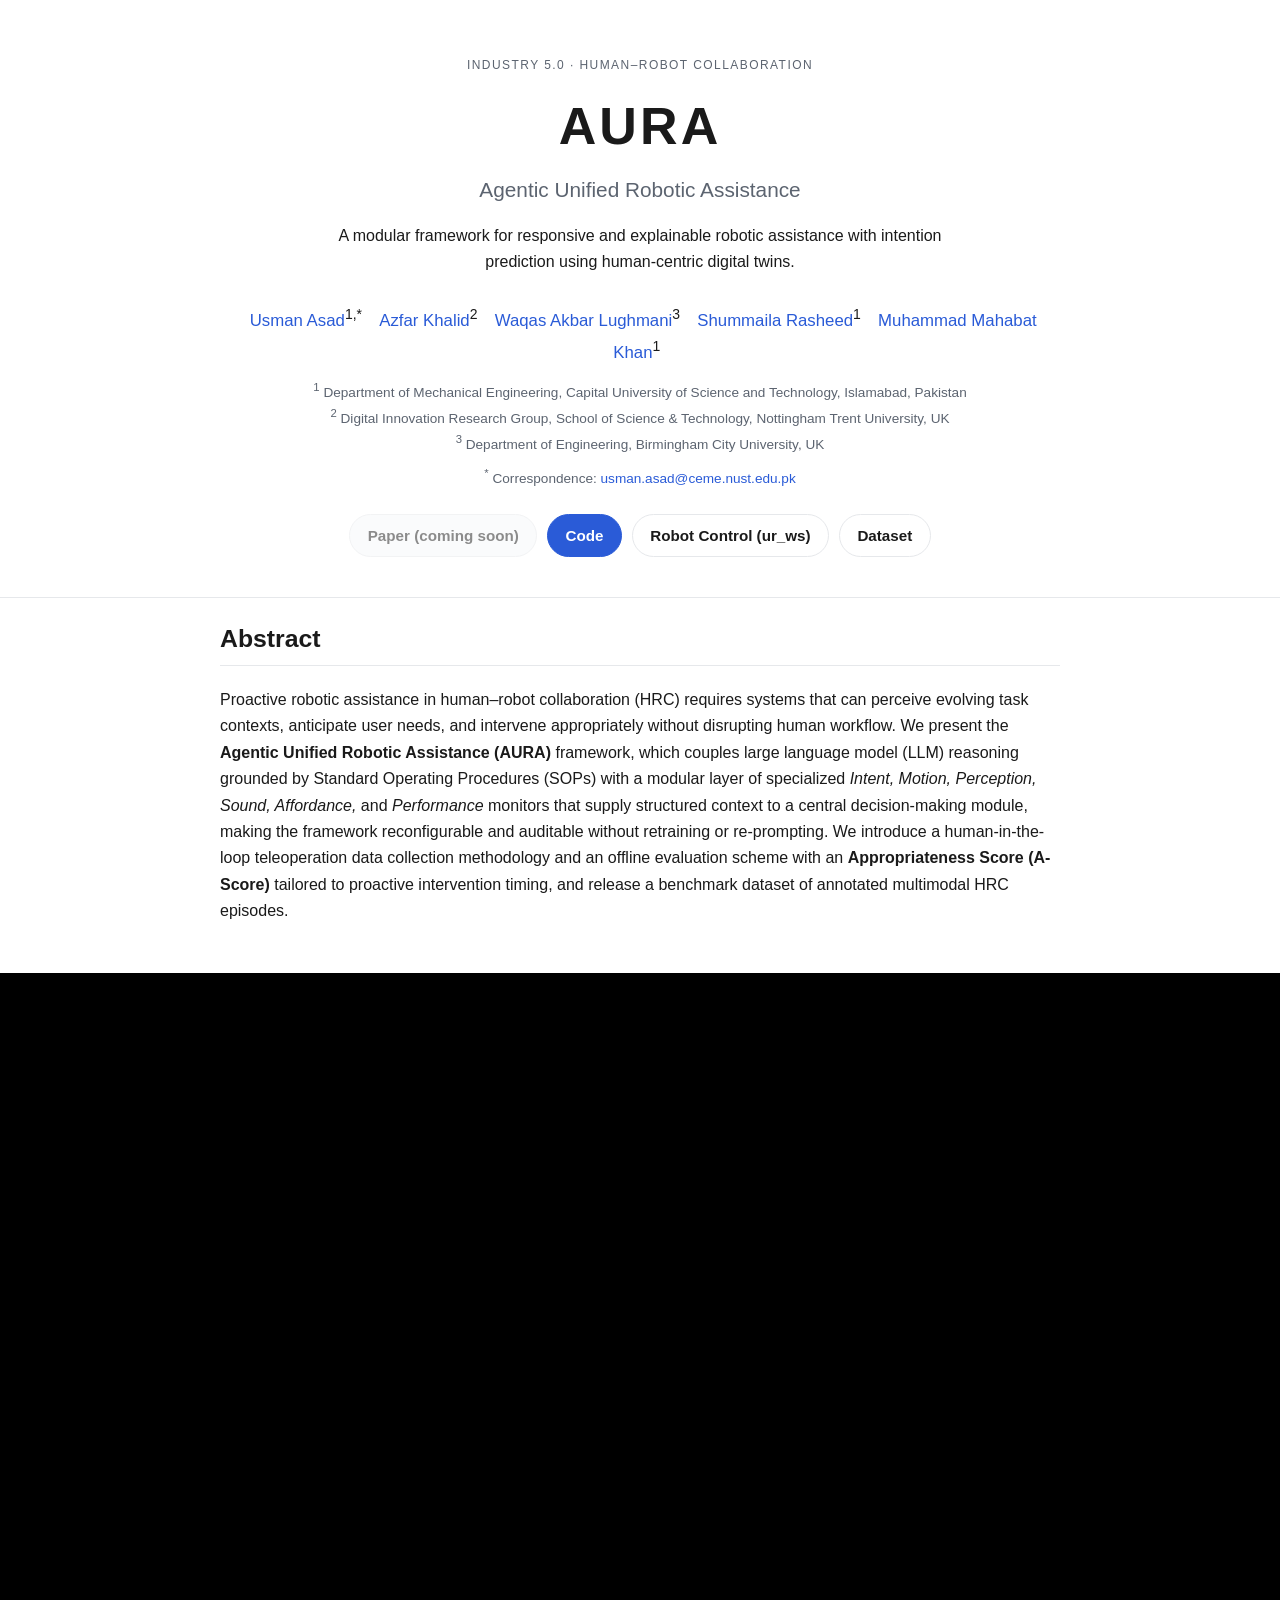
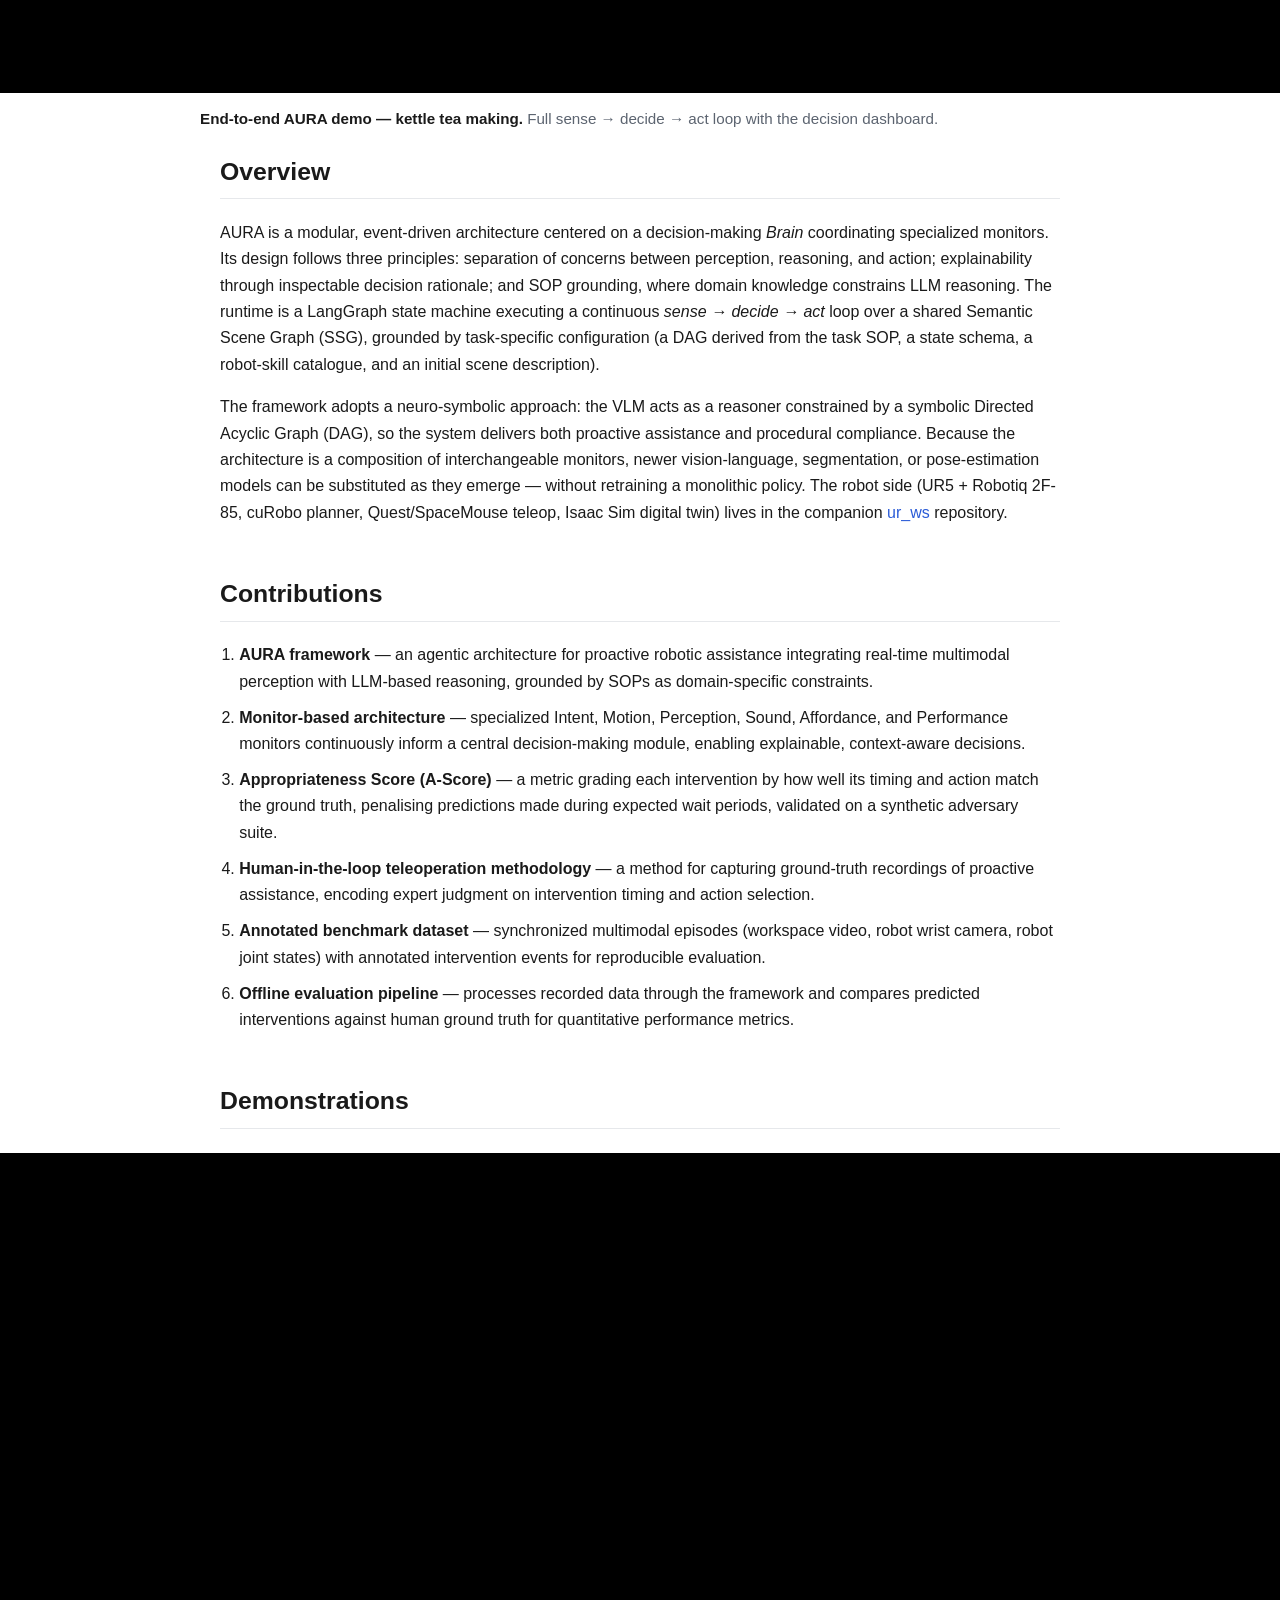
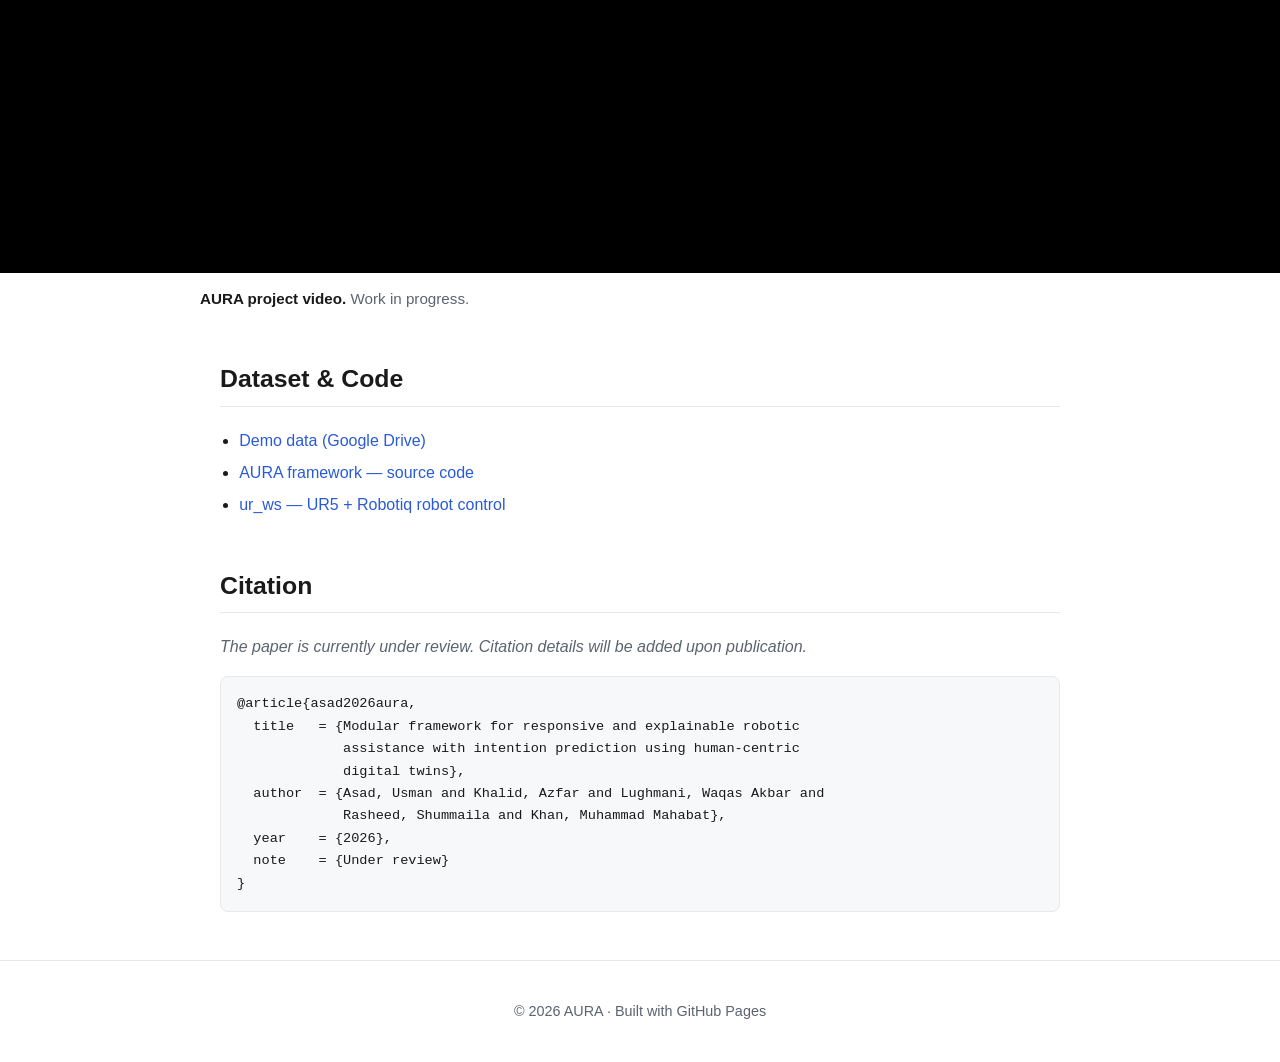
==== docs/index.html @ 23d52a1b "Add GitHub Pages project website - docs/ site: hero with authors/affiliations, abstract, overview,  " ====
<!DOCTYPE html>
<html lang="en">
<head>
  <meta charset="utf-8" />
  <meta name="viewport" content="width=device-width, initial-scale=1" />
  <title>AURA — Agentic Unified Robotic Assistance</title>
  <meta name="description" content="AURA: a modular framework for responsive and explainable robotic assistance with intention prediction using human-centric digital twins (Asad et al., 2026)." />
  <link rel="stylesheet" href="assets/style.css" />
</head>
<body>
  <header class="hero">
    <div class="container">
      <p class="venue">Industry 5.0 &middot; Human–Robot Collaboration</p>
      <h1>AURA</h1>
      <p class="subtitle">Agentic Unified Robotic Assistance</p>
      <p class="tagline">
        A modular framework for responsive and explainable robotic assistance
        with intention prediction using human-centric digital twins.
      </p>

      <ol class="authors">
        <li><a href="https://orcid.org/0000-0003-0640-8026">Usman Asad</a><sup>1,*</sup></li>
        <li><a href="https://orcid.org/0000-0001-5270-6599">Azfar Khalid</a><sup>2</sup></li>
        <li><a href="https://orcid.org/0000-0003-2989-1559">Waqas Akbar Lughmani</a><sup>3</sup></li>
        <li><a href="https://orcid.org/0000-0003-4381-7435">Shummaila Rasheed</a><sup>1</sup></li>
        <li><a href="https://orcid.org/0000-0001-7974-4472">Muhammad Mahabat Khan</a><sup>1</sup></li>
      </ol>

      <ol class="affiliations">
        <li><sup>1</sup> Department of Mechanical Engineering, Capital University of Science and Technology, Islamabad, Pakistan</li>
        <li><sup>2</sup> Digital Innovation Research Group, School of Science &amp; Technology, Nottingham Trent University, UK</li>
        <li><sup>3</sup> Department of Engineering, Birmingham City University, UK</li>
      </ol>
      <p class="corr"><sup>*</sup> Correspondence: <a href="mailto:usman.asad@ceme.nust.edu.pk">usman.asad@ceme.nust.edu.pk</a></p>

      <nav class="links">
        <span class="btn" aria-disabled="true" title="Available after publication">Paper (coming soon)</span>
        <a class="btn primary" href="https://github.com/usmanasad88/aura">Code</a>
        <a class="btn" href="https://github.com/usmanasad88/ur5-robotiq-ros2-control">Robot Control (ur_ws)</a>
        <a class="btn" href="https://drive.google.com/drive/folders/1baUVBFkgLUW8HMS8z6C7hPzUAPxtRd_U">Dataset</a>
      </nav>
    </div>
  </header>

  <main class="container">
    <section id="abstract">
      <h2>Abstract</h2>
      <p>
        Proactive robotic assistance in human–robot collaboration (HRC) requires systems
        that can perceive evolving task contexts, anticipate user needs, and intervene
        appropriately without disrupting human workflow. We present the
        <strong>Agentic Unified Robotic Assistance (AURA)</strong> framework, which couples
        large language model (LLM) reasoning grounded by Standard Operating Procedures (SOPs)
        with a modular layer of specialized <em>Intent, Motion, Perception, Sound, Affordance,</em>
        and <em>Performance</em> monitors that supply structured context to a central
        decision-making module, making the framework reconfigurable and auditable without
        retraining or re-prompting. We introduce a human-in-the-loop teleoperation data
        collection methodology and an offline evaluation scheme with an
        <strong>Appropriateness Score (A-Score)</strong> tailored to proactive intervention
        timing, and release a benchmark dataset of annotated multimodal HRC episodes.
      </p>
    </section>

    <!-- Featured demonstration video (full width) -->
    <figure class="video-feature">
      <div class="video-embed">
        <iframe
          src="https://www.youtube.com/embed/NroK_4Eba-4"
          title="End-to-end AURA demo — kettle tea making"
          allow="accelerometer; autoplay; clipboard-write; encrypted-media; gyroscope; picture-in-picture; web-share"
          referrerpolicy="strict-origin-when-cross-origin"
          allowfullscreen></iframe>
      </div>
      <figcaption>
        <strong>End-to-end AURA demo — kettle tea making.</strong>
        Full sense&nbsp;→&nbsp;decide&nbsp;→&nbsp;act loop with the decision dashboard.
      </figcaption>
    </figure>

    <section id="overview">
      <h2>Overview</h2>
      <p>
        AURA is a modular, event-driven architecture centered on a decision-making
        <em>Brain</em> coordinating specialized monitors. Its design follows three principles:
        separation of concerns between perception, reasoning, and action; explainability
        through inspectable decision rationale; and SOP grounding, where domain knowledge
        constrains LLM reasoning. The runtime is a LangGraph state machine executing a
        continuous <em>sense&nbsp;→&nbsp;decide&nbsp;→&nbsp;act</em> loop over a shared
        Semantic Scene Graph (SSG), grounded by task-specific configuration (a DAG derived from
        the task SOP, a state schema, a robot-skill catalogue, and an initial scene description).
      </p>
      <p>
        The framework adopts a neuro-symbolic approach: the VLM acts as a reasoner constrained
        by a symbolic Directed Acyclic Graph (DAG), so the system delivers both proactive
        assistance and procedural compliance. Because the architecture is a composition of
        interchangeable monitors, newer vision-language, segmentation, or pose-estimation models
        can be substituted as they emerge — without retraining a monolithic policy. The robot
        side (UR5 + Robotiq 2F-85, cuRobo planner, Quest/SpaceMouse teleop, Isaac Sim digital
        twin) lives in the companion
        <a href="https://github.com/usmanasad88/ur5-robotiq-ros2-control">ur_ws</a> repository.
      </p>
    </section>

    <section id="contributions">
      <h2>Contributions</h2>
      <ol class="contrib">
        <li><strong>AURA framework</strong> — an agentic architecture for proactive robotic
          assistance integrating real-time multimodal perception with LLM-based reasoning,
          grounded by SOPs as domain-specific constraints.</li>
        <li><strong>Monitor-based architecture</strong> — specialized Intent, Motion, Perception,
          Sound, Affordance, and Performance monitors continuously inform a central
          decision-making module, enabling explainable, context-aware decisions.</li>
        <li><strong>Appropriateness Score (A-Score)</strong> — a metric grading each intervention
          by how well its timing and action match the ground truth, penalising predictions made
          during expected wait periods, validated on a synthetic adversary suite.</li>
        <li><strong>Human-in-the-loop teleoperation methodology</strong> — a method for capturing
          ground-truth recordings of proactive assistance, encoding expert judgment on
          intervention timing and action selection.</li>
        <li><strong>Annotated benchmark dataset</strong> — synchronized multimodal episodes
          (workspace video, robot wrist camera, robot joint states) with annotated intervention
          events for reproducible evaluation.</li>
        <li><strong>Offline evaluation pipeline</strong> — processes recorded data through the
          framework and compares predicted interventions against human ground truth for
          quantitative performance metrics.</li>
      </ol>
    </section>

    <!-- ================= VIDEO DEMONSTRATIONS ================= -->
    <section id="demos">
      <h2>Demonstrations</h2>

      <!-- Single full-width project video (work in progress) -->
      <figure class="video-feature">
        <div class="video-embed">
          <iframe
            src="https://www.youtube.com/embed/D0YveJULEP4"
            title="AURA project video"
            allow="accelerometer; autoplay; clipboard-write; encrypted-media; gyroscope; picture-in-picture; web-share"
            referrerpolicy="strict-origin-when-cross-origin"
            allowfullscreen></iframe>
        </div>
        <figcaption>
          <strong>AURA project video.</strong> Work in progress.
        </figcaption>
      </figure>
    </section>

    <section id="dataset">
      <h2>Dataset &amp; Code</h2>
      <ul class="link-list">
        <li><a href="https://drive.google.com/drive/folders/1baUVBFkgLUW8HMS8z6C7hPzUAPxtRd_U">Demo data (Google Drive)</a></li>
        <li><a href="https://github.com/usmanasad88/aura">AURA framework — source code</a></li>
        <li><a href="https://github.com/usmanasad88/ur5-robotiq-ros2-control">ur_ws — UR5 + Robotiq robot control</a></li>
      </ul>
    </section>

    <section id="bibtex">
      <h2>Citation</h2>
      <p class="placeholder">The paper is currently under review. Citation details will be added upon publication.</p>
      <pre><code>@article{asad2026aura,
  title   = {Modular framework for responsive and explainable robotic
             assistance with intention prediction using human-centric
             digital twins},
  author  = {Asad, Usman and Khalid, Azfar and Lughmani, Waqas Akbar and
             Rasheed, Shummaila and Khan, Muhammad Mahabat},
  year    = {2026},
  note    = {Under review}
}</code></pre>
    </section>
  </main>

  <footer>
    <div class="container">
      <p>&copy; 2026 AURA &middot; Built with GitHub Pages</p>
    </div>
  </footer>
</body>
</html>
---- docs/assets/style.css ----
:root {
  --fg: #1a1a1a;
  --muted: #5c6470;
  --bg: #ffffff;
  --soft: #f6f8fa;
  --accent: #2a5bd7;
  --border: #e6e8eb;
  --max-width: 880px;
}

* { box-sizing: border-box; }

html { scroll-behavior: smooth; }

body {
  margin: 0;
  font-family: -apple-system, BlinkMacSystemFont, "Segoe UI", Roboto, Helvetica, Arial, sans-serif;
  color: var(--fg);
  background: var(--bg);
  line-height: 1.65;
  overflow-x: hidden;
}

a { color: var(--accent); text-decoration: none; }
a:hover { text-decoration: underline; }

.container {
  max-width: var(--max-width);
  margin: 0 auto;
  padding: 0 1.25rem;
}

/* ---------- Hero ---------- */
.hero {
  text-align: center;
  padding: 3.5rem 0 2.5rem;
  border-bottom: 1px solid var(--border);
}

.venue {
  text-transform: uppercase;
  letter-spacing: 0.12em;
  font-size: 0.75rem;
  color: var(--muted);
  margin: 0 0 0.5rem;
}

.hero h1 {
  font-size: 3.25rem;
  letter-spacing: 0.06em;
  margin: 0;
}

.subtitle {
  font-size: 1.3rem;
  color: var(--muted);
  margin: 0.2rem 0 1rem;
}

.tagline {
  max-width: 660px;
  margin: 0 auto 1.75rem;
}

.authors, .affiliations {
  list-style: none;
  padding: 0;
  margin: 0.5rem 0;
}

.authors li {
  display: inline;
  margin: 0 0.4rem;
  font-size: 1.05rem;
}

.affiliations {
  font-size: 0.85rem;
  color: var(--muted);
  margin-top: 0.75rem;
}
.affiliations li { display: block; }

.corr { font-size: 0.85rem; color: var(--muted); margin: 0.5rem 0 1.5rem; }

/* ---------- Buttons ---------- */
.links {
  display: flex;
  gap: 0.6rem;
  justify-content: center;
  flex-wrap: wrap;
}

.btn {
  display: inline-block;
  padding: 0.5rem 1.1rem;
  border: 1px solid var(--border);
  border-radius: 999px;
  color: var(--fg);
  font-weight: 600;
  font-size: 0.95rem;
  transition: background 0.15s ease, color 0.15s ease, border-color 0.15s ease;
}

.btn:hover { background: var(--accent); color: #fff; border-color: var(--accent); text-decoration: none; }
.btn.primary { background: var(--accent); color: #fff; border-color: var(--accent); }
.btn.primary:hover { background: #1f49b0; }

.btn[aria-disabled="true"] {
  opacity: 0.5;
  cursor: not-allowed;
  background: var(--soft);
}

/* ---------- Main ---------- */
main { padding: 2.5rem 0 4rem; }

section { margin-bottom: 3rem; }

h2 {
  font-size: 1.55rem;
  border-bottom: 1px solid var(--border);
  padding-bottom: 0.35rem;
}

.section-intro { color: var(--muted); }

ol.contrib { padding-left: 1.2rem; }
ol.contrib li { margin-bottom: 0.6rem; }

.link-list { padding-left: 1.2rem; }
.link-list li { margin-bottom: 0.35rem; }

.placeholder { color: var(--muted); font-style: italic; }

/* ---------- Featured video (full page width) ---------- */
.video-feature {
  position: relative;
  width: 100vw;
  margin-left: calc(50% - 50vw);
  margin-right: calc(50% - 50vw);
  margin-top: 1.5rem;
  margin-bottom: 0;
}

.video-embed {
  position: relative;
  width: 100%;
  aspect-ratio: 16 / 9;
  background: #000;
  overflow: hidden;
}
.video-embed iframe {
  position: absolute;
  inset: 0;
  width: 100%;
  height: 100%;
  border: 0;
}

.video-feature figcaption {
  max-width: var(--max-width);
  margin: 0.85rem auto 0;
  font-size: 0.95rem;
  color: var(--muted);
}
.video-feature figcaption strong { color: var(--fg); }

/* ---------- Video grid ---------- */
.video-grid {
  display: grid;
  grid-template-columns: repeat(2, 1fr);
  gap: 1.5rem;
  margin-top: 1.25rem;
}

@media (max-width: 640px) {
  .video-grid { grid-template-columns: 1fr; }
  .hero h1 { font-size: 2.5rem; }
}

.video-card {
  margin: 0;
  border: 1px solid var(--border);
  border-radius: 10px;
  overflow: hidden;
  background: var(--bg);
}

.video-card video,
.video-card iframe,
.video-placeholder {
  display: block;
  width: 100%;
  aspect-ratio: 16 / 9;
  border: 0;
  background: #000;
}

.video-placeholder {
  display: flex;
  flex-direction: column;
  align-items: center;
  justify-content: center;
  background: linear-gradient(135deg, #20242b, #11141a);
  color: #c8ccd4;
}
.video-placeholder span { font-size: 2.5rem; opacity: 0.6; }
.video-placeholder p { margin: 0.4rem 0 0; font-size: 0.85rem; letter-spacing: 0.04em; }

.video-card figcaption {
  padding: 0.85rem 1rem 1rem;
  font-size: 0.9rem;
  line-height: 1.5;
  color: var(--muted);
}
.video-card figcaption strong { color: var(--fg); }

/* ---------- Code / BibTeX ---------- */
pre {
  background: var(--soft);
  border: 1px solid var(--border);
  border-radius: 8px;
  padding: 1rem;
  overflow-x: auto;
}
code { font-family: "SF Mono", Menlo, Consolas, monospace; font-size: 0.85rem; }
p code { background: var(--soft); padding: 0.1rem 0.35rem; border-radius: 4px; }

/* ---------- Footer ---------- */
footer {
  border-top: 1px solid var(--border);
  padding: 1.5rem 0;
  text-align: center;
  color: var(--muted);
  font-size: 0.9rem;
}
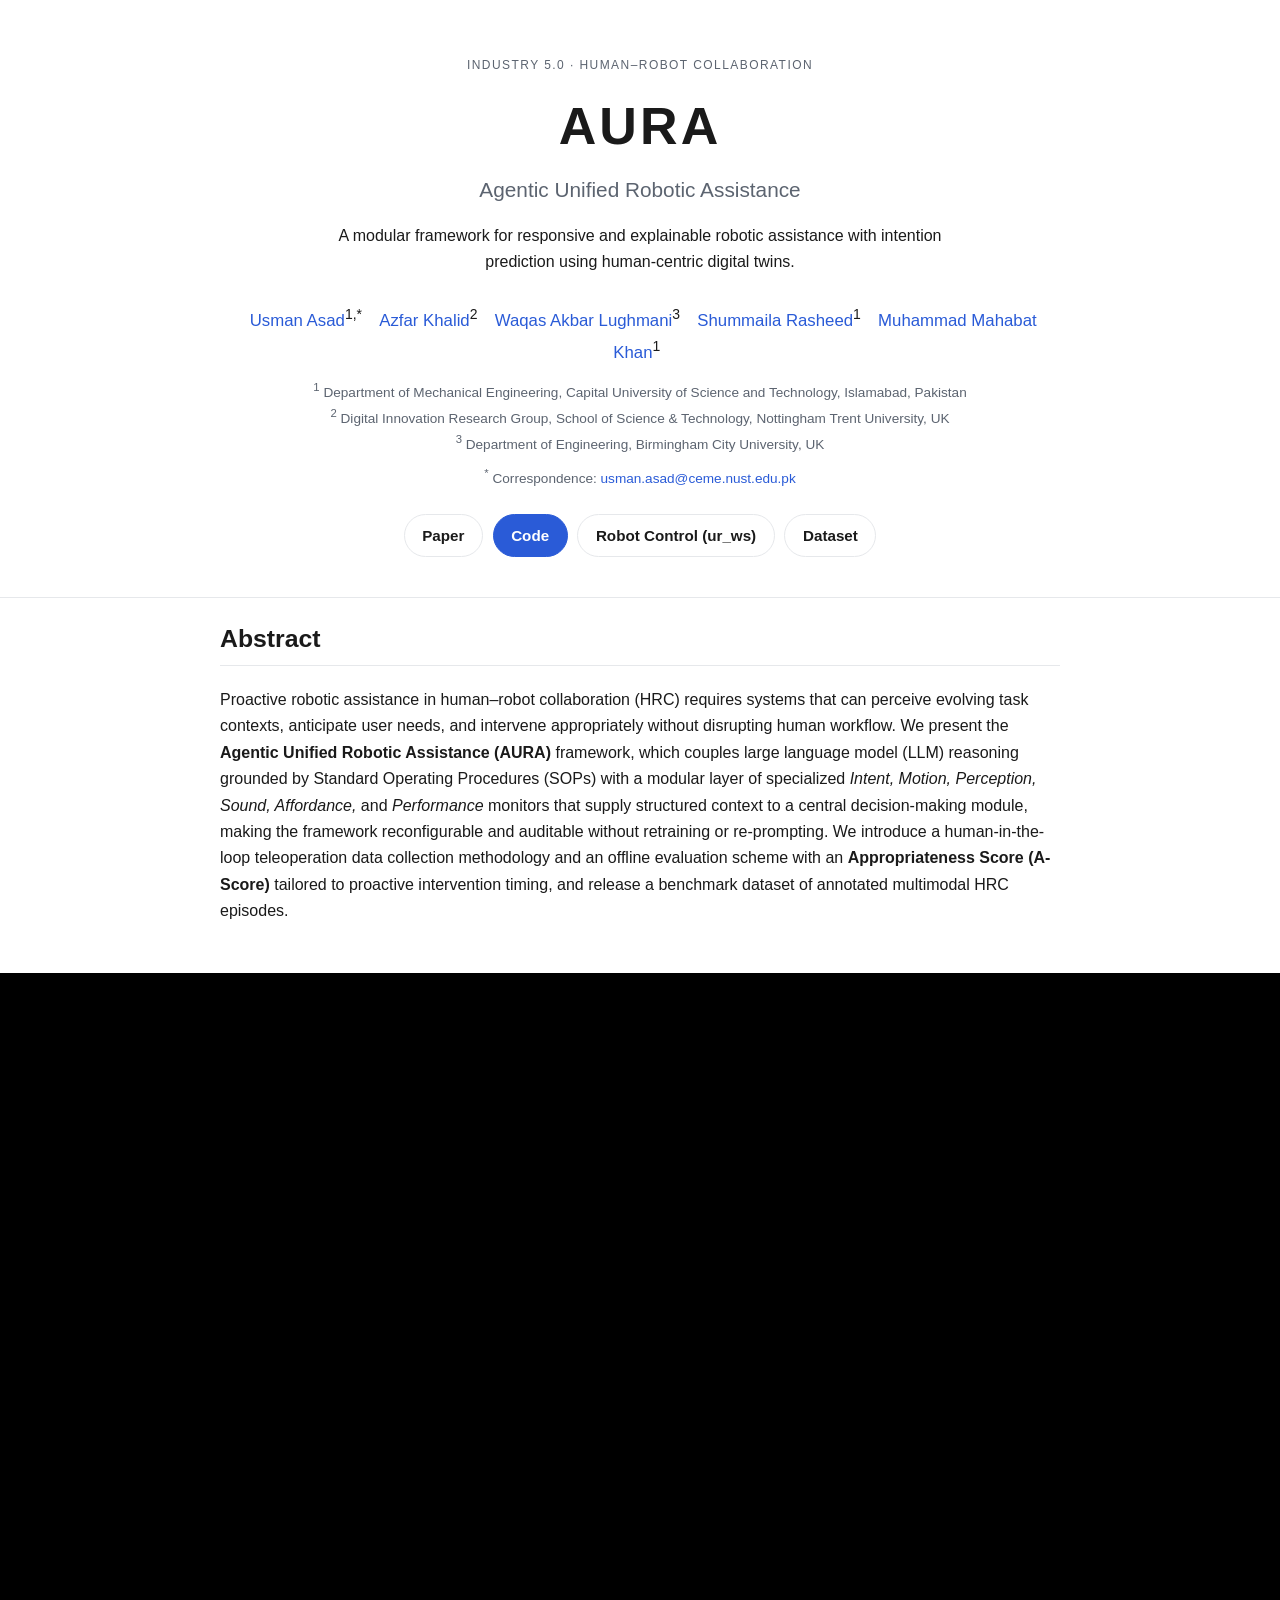
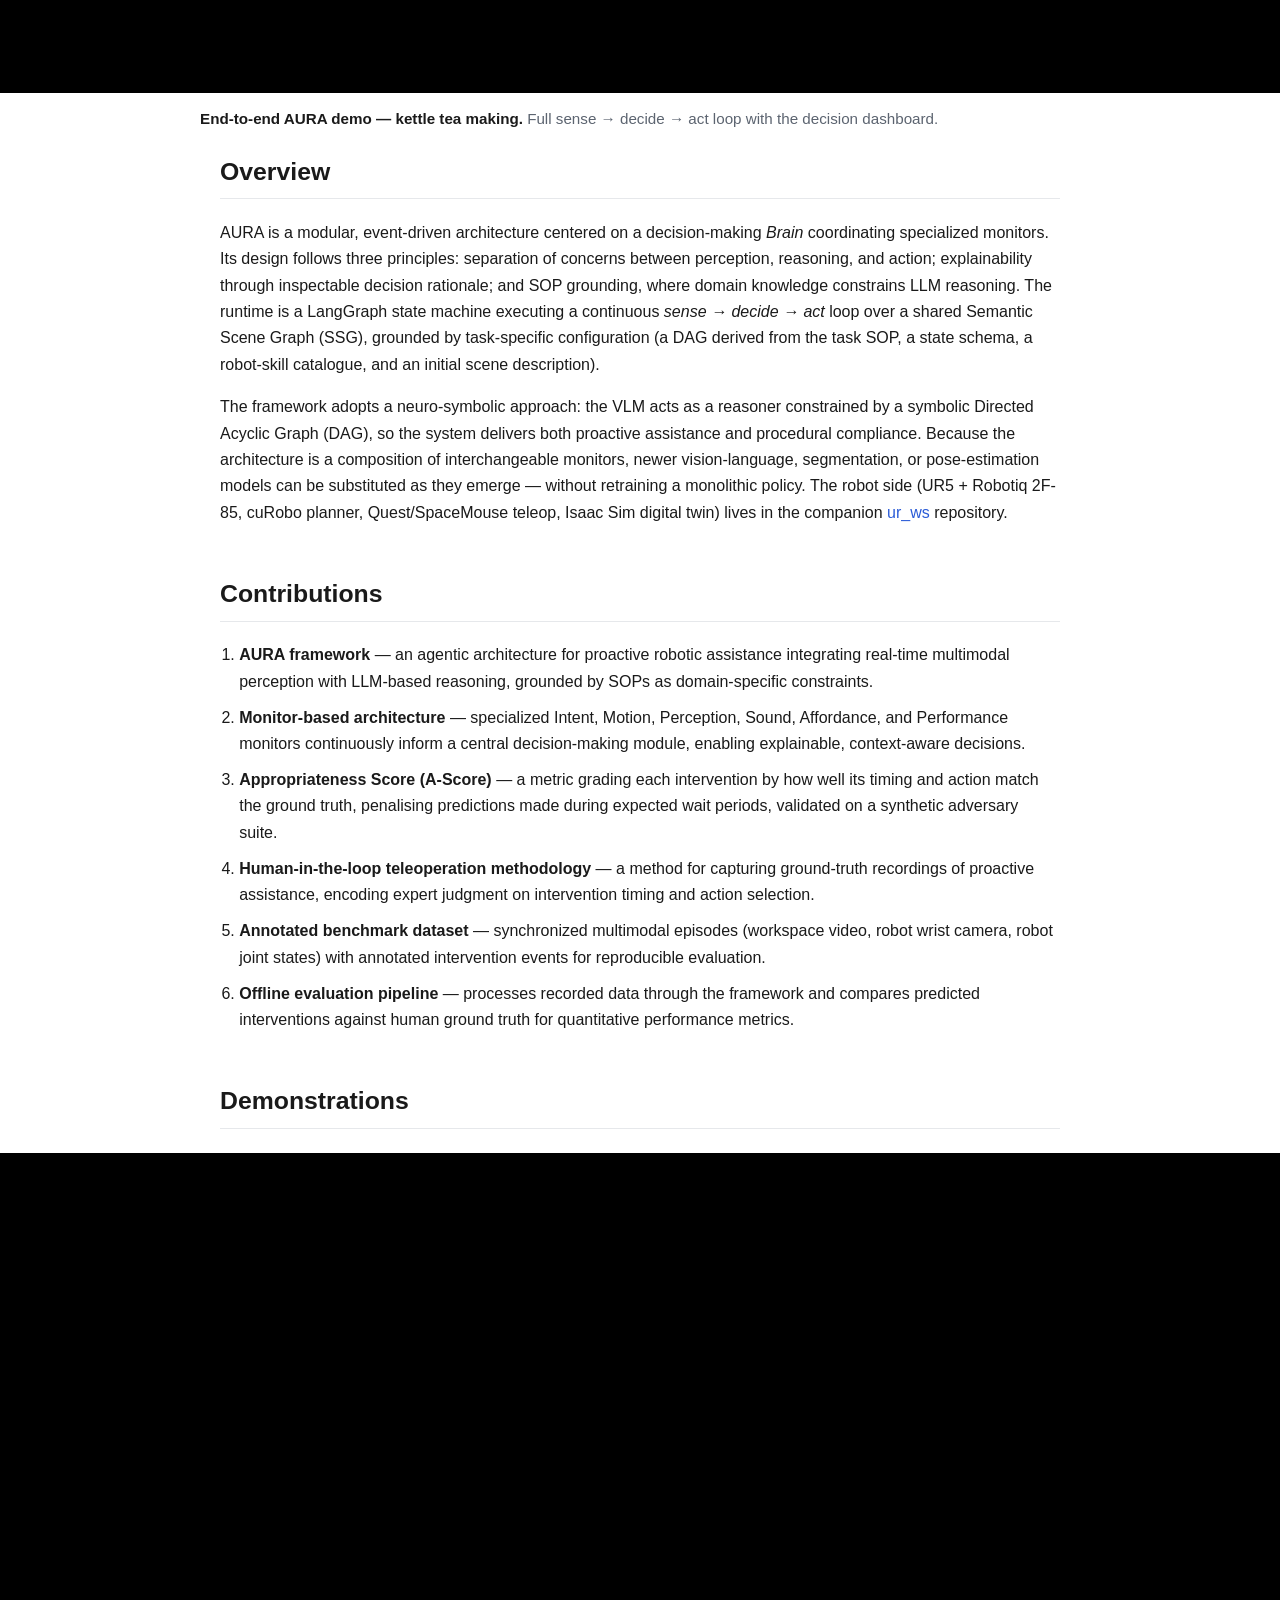
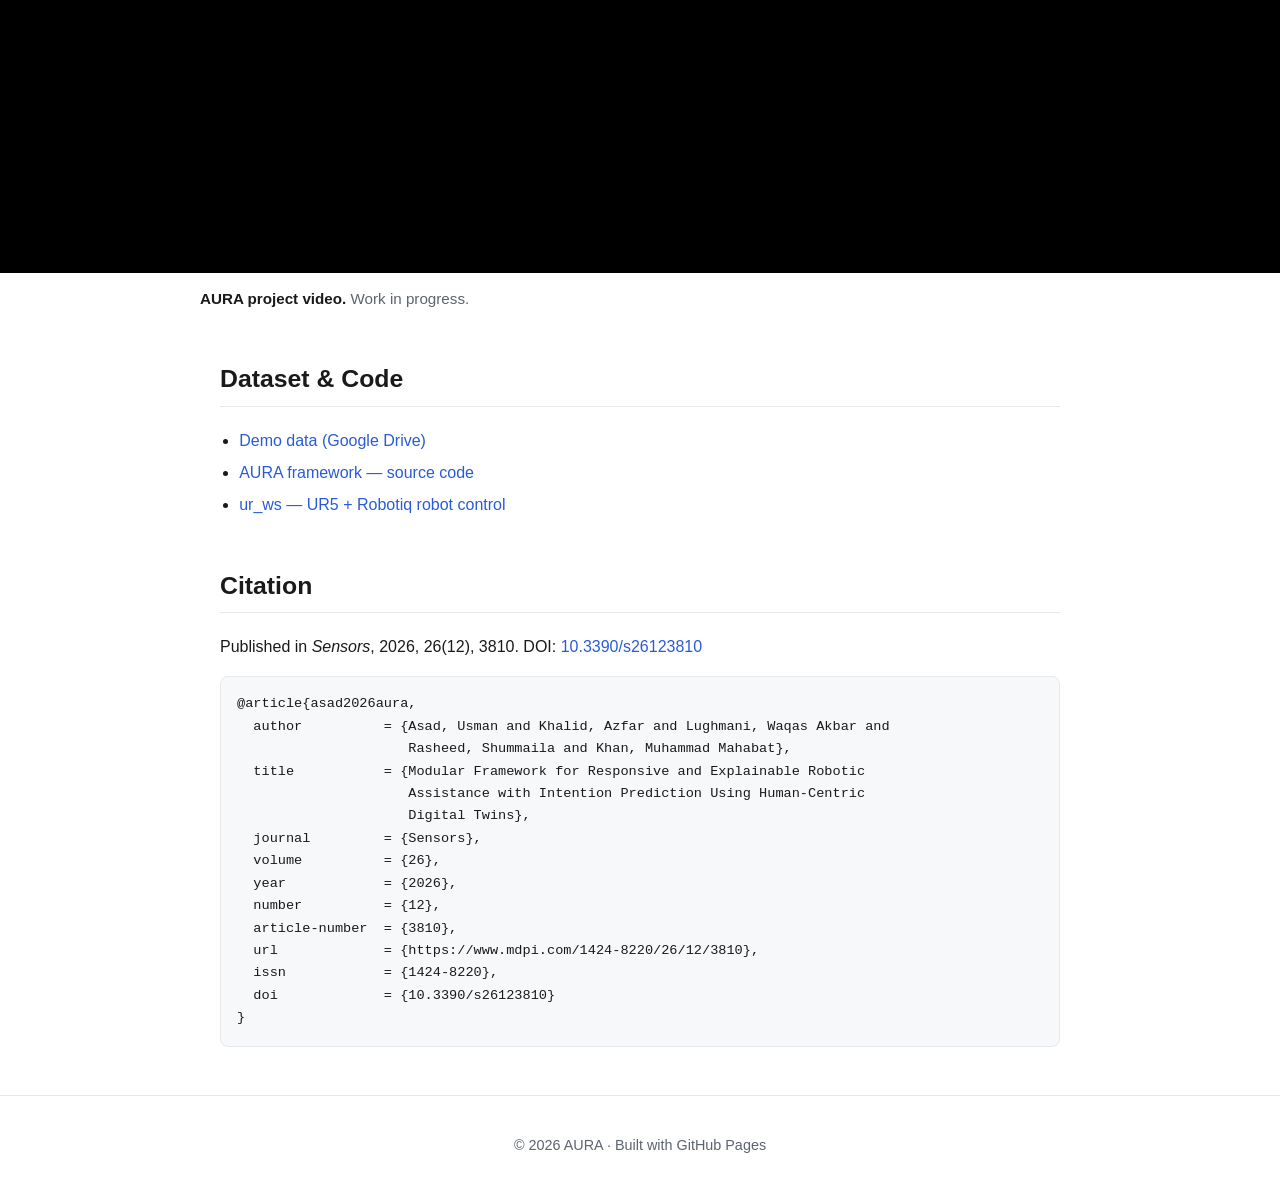
==== commit 18b98f7c: "docs: link published Sensors paper and add full citation Paper is published in Sensors 2026, 26(12)," ====
--- a/docs/index.html
+++ b/docs/index.html
@@ -34,7 +34,7 @@
       <p class="corr"><sup>*</sup> Correspondence: <a href="mailto:usman.asad@ceme.nust.edu.pk">usman.asad@ceme.nust.edu.pk</a></p>
 
       <nav class="links">
-        <span class="btn" aria-disabled="true" title="Available after publication">Paper (coming soon)</span>
+        <a class="btn" href="https://www.mdpi.com/1424-8220/26/12/3810">Paper</a>
         <a class="btn primary" href="https://github.com/usmanasad88/aura">Code</a>
         <a class="btn" href="https://github.com/usmanasad88/ur5-robotiq-ros2-control">Robot Control (ur_ws)</a>
         <a class="btn" href="https://drive.google.com/drive/folders/1baUVBFkgLUW8HMS8z6C7hPzUAPxtRd_U">Dataset</a>
@@ -156,15 +156,21 @@
 
     <section id="bibtex">
       <h2>Citation</h2>
-      <p class="placeholder">The paper is currently under review. Citation details will be added upon publication.</p>
+      <p>Published in <em>Sensors</em>, 2026, 26(12), 3810. DOI: <a href="https://doi.org/10.3390/s26123810">10.3390/s26123810</a></p>
       <pre><code>@article{asad2026aura,
-  title   = {Modular framework for responsive and explainable robotic
-             assistance with intention prediction using human-centric
-             digital twins},
-  author  = {Asad, Usman and Khalid, Azfar and Lughmani, Waqas Akbar and
-             Rasheed, Shummaila and Khan, Muhammad Mahabat},
-  year    = {2026},
-  note    = {Under review}
+  author          = {Asad, Usman and Khalid, Azfar and Lughmani, Waqas Akbar and
+                     Rasheed, Shummaila and Khan, Muhammad Mahabat},
+  title           = {Modular Framework for Responsive and Explainable Robotic
+                     Assistance with Intention Prediction Using Human-Centric
+                     Digital Twins},
+  journal         = {Sensors},
+  volume          = {26},
+  year            = {2026},
+  number          = {12},
+  article-number  = {3810},
+  url             = {https://www.mdpi.com/1424-8220/26/12/3810},
+  issn            = {1424-8220},
+  doi             = {10.3390/s26123810}
 }</code></pre>
     </section>
   </main>
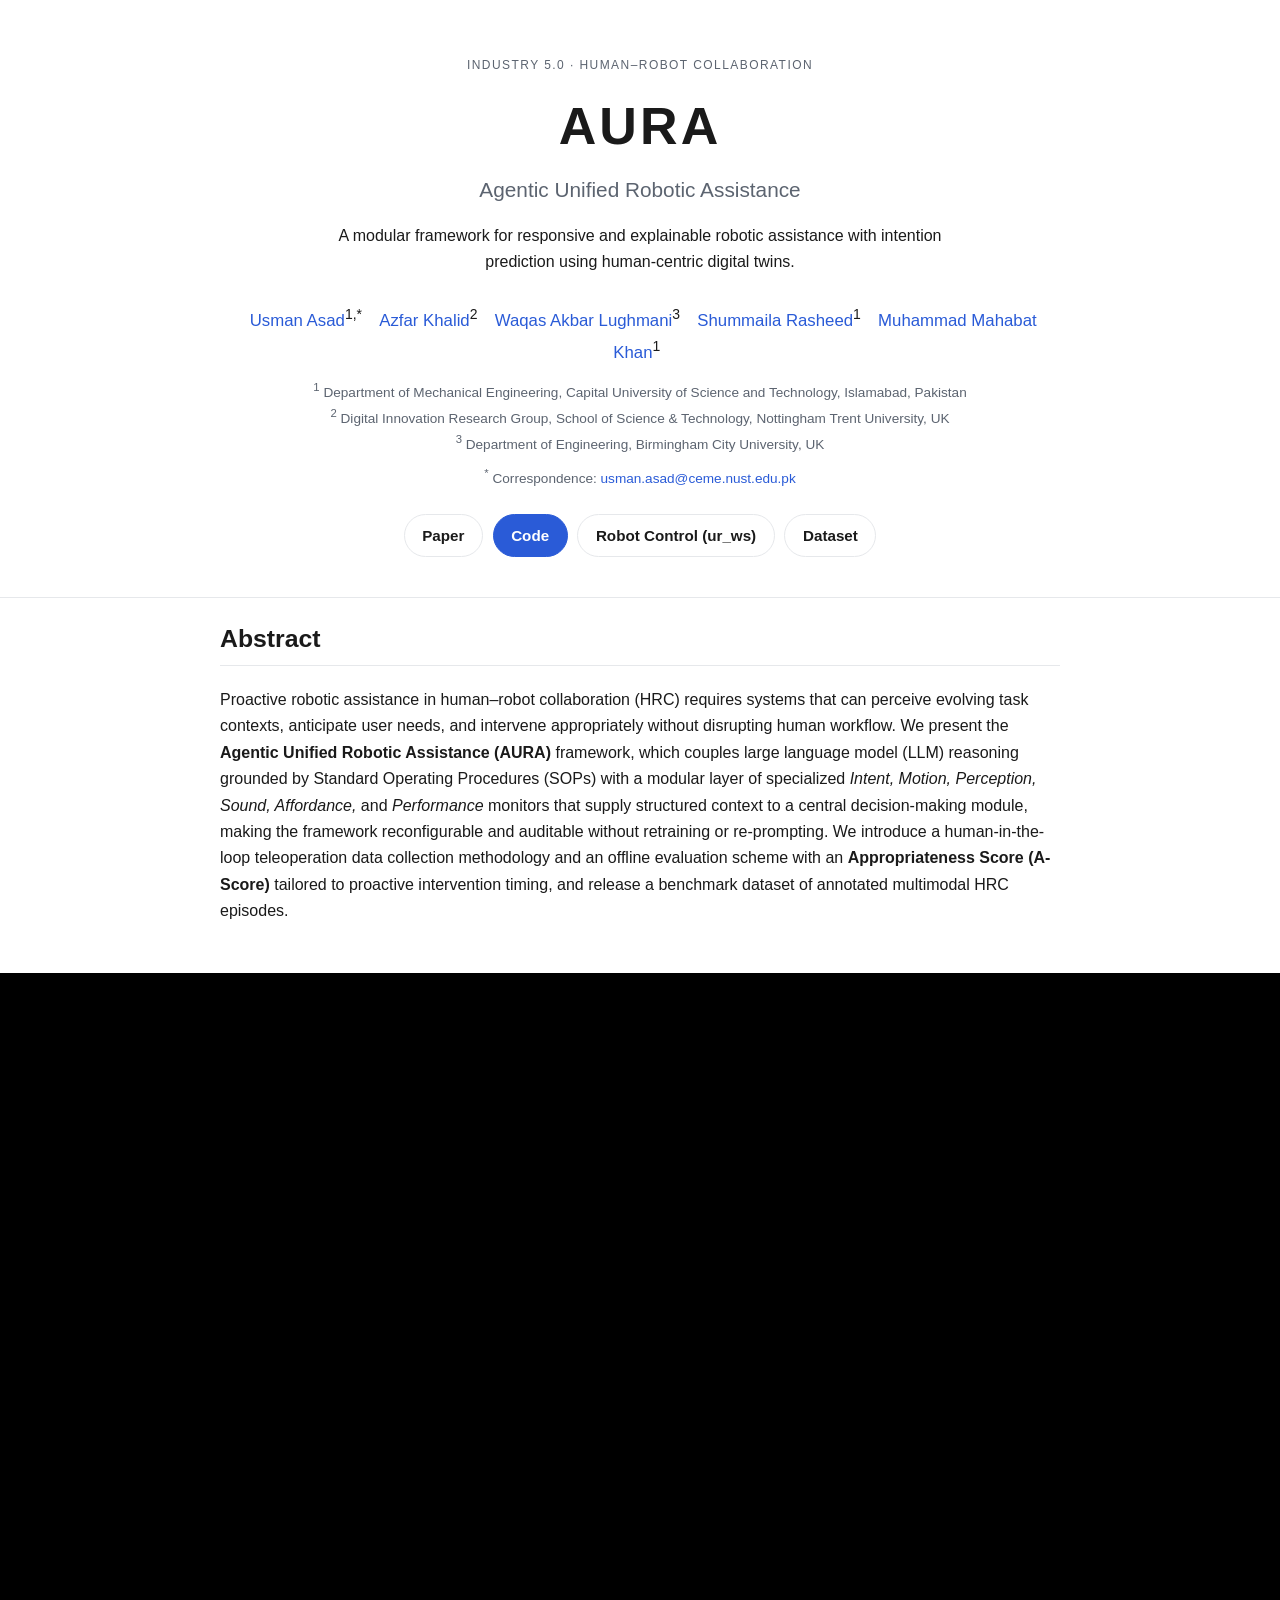
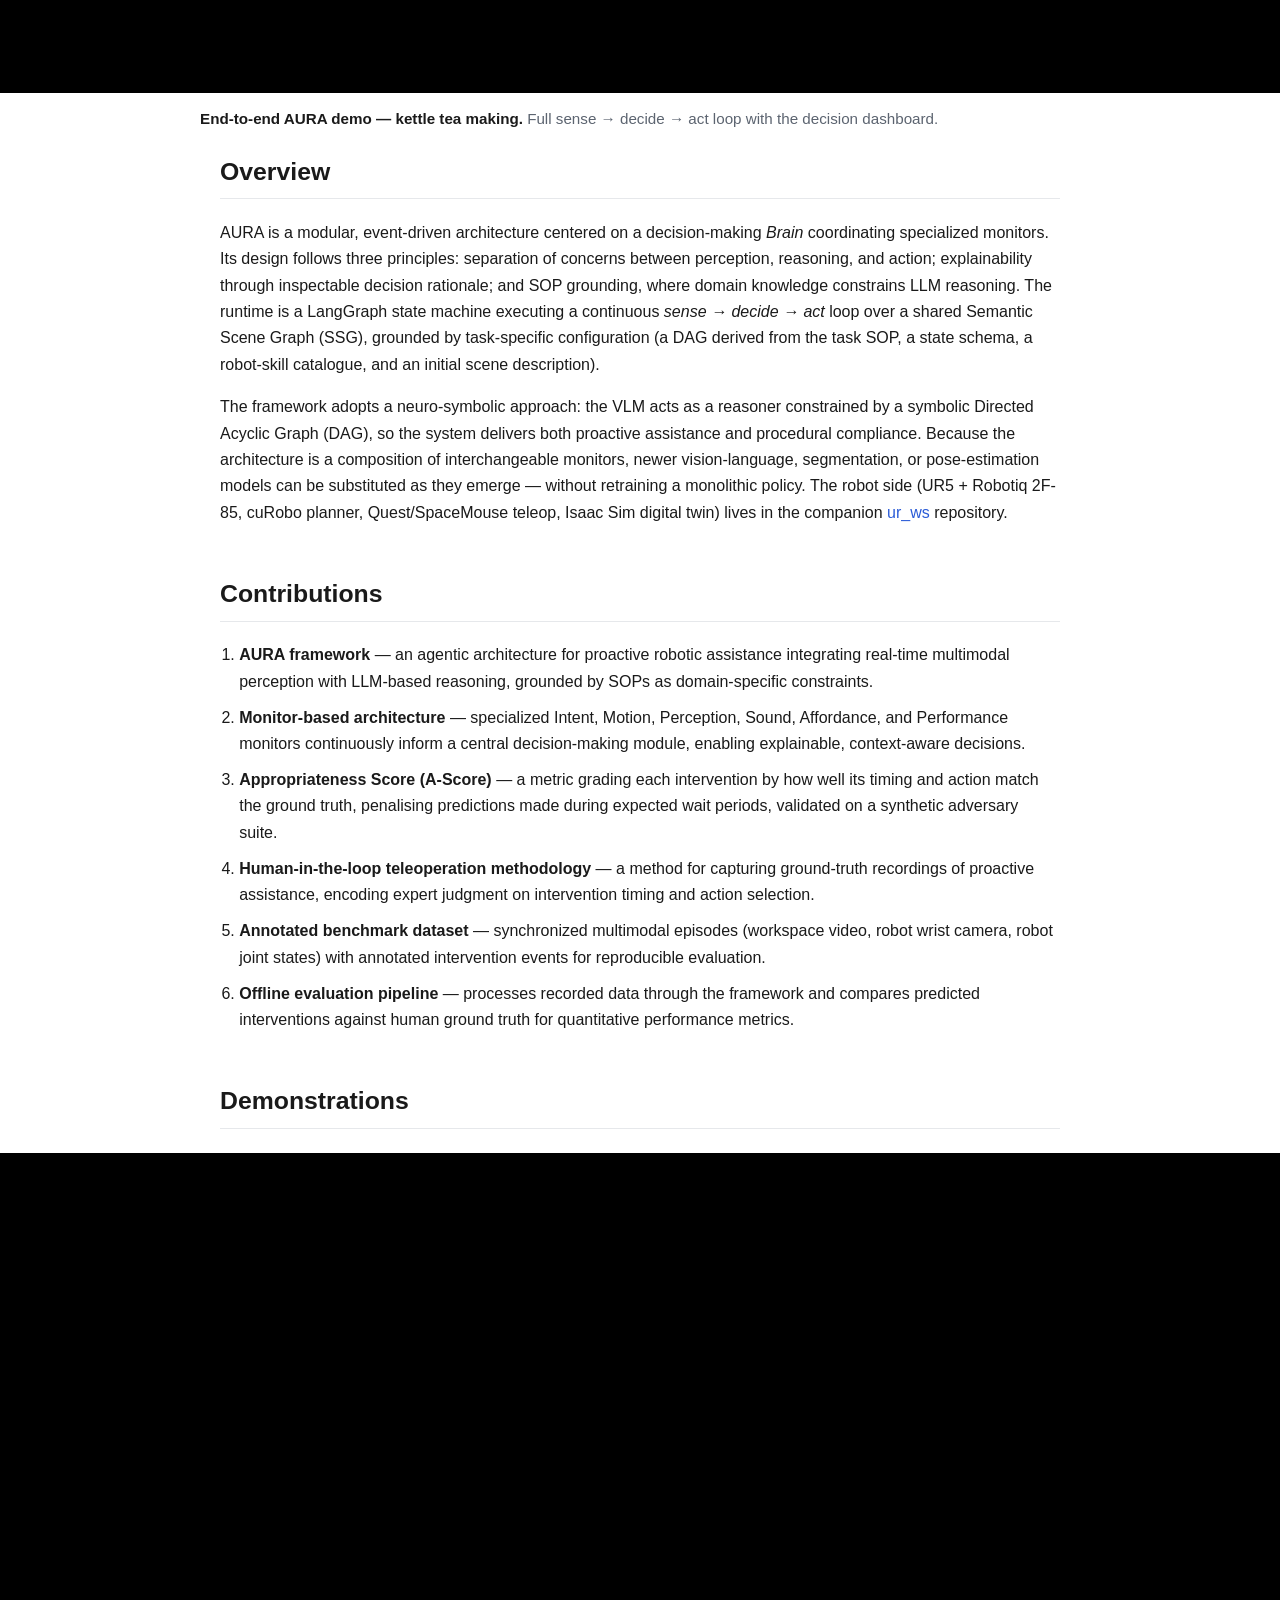
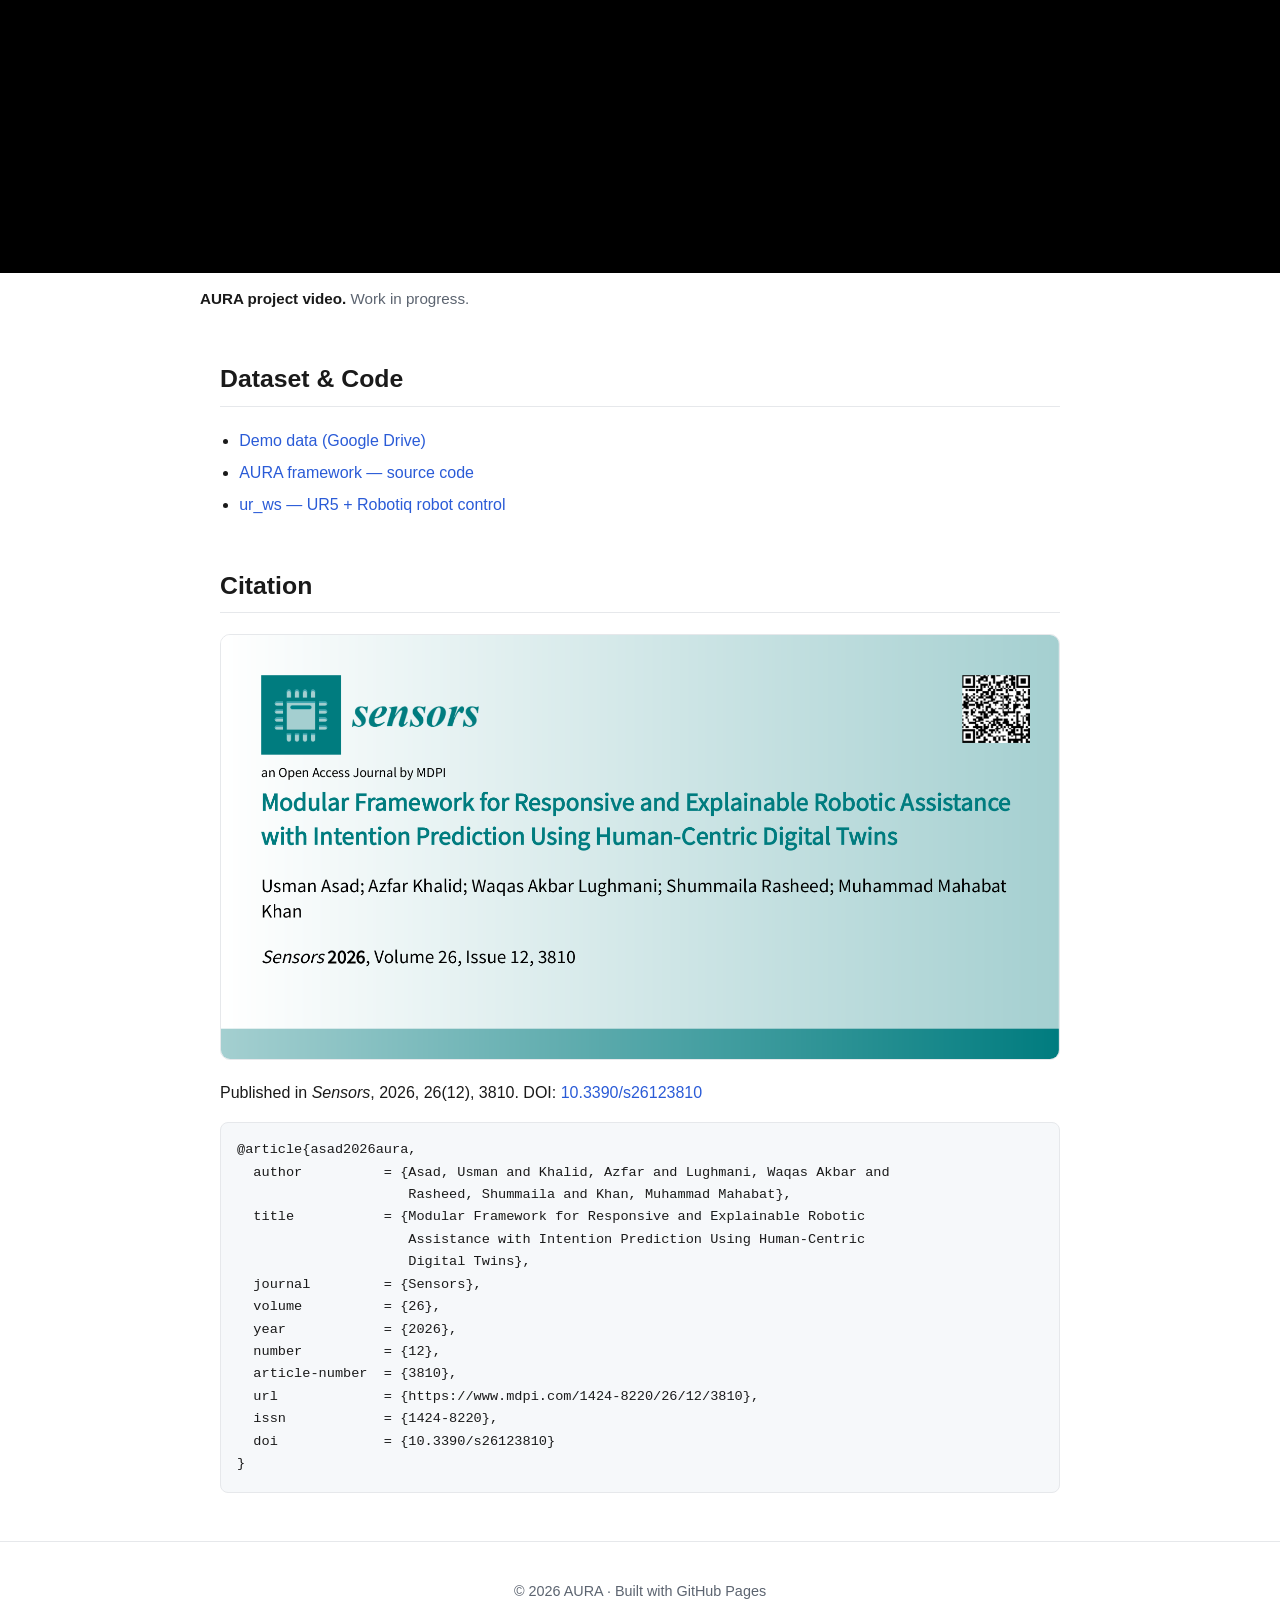
==== commit d00facc6: "docs: add MDPI article banner to citation section" ====
--- a/docs/index.html
+++ b/docs/index.html
@@ -156,6 +156,10 @@
 
     <section id="bibtex">
       <h2>Citation</h2>
+      <a class="article-banner" href="https://www.mdpi.com/1424-8220/26/12/3810">
+        <img src="assets/article-banner.png"
+             alt="Sensors 2026, 26(12), 3810 — Modular Framework for Responsive and Explainable Robotic Assistance with Intention Prediction Using Human-Centric Digital Twins" />
+      </a>
       <p>Published in <em>Sensors</em>, 2026, 26(12), 3810. DOI: <a href="https://doi.org/10.3390/s26123810">10.3390/s26123810</a></p>
       <pre><code>@article{asad2026aura,
   author          = {Asad, Usman and Khalid, Azfar and Lughmani, Waqas Akbar and
--- a/docs/assets/style.css
+++ b/docs/assets/style.css
@@ -216,6 +216,18 @@
 }
 .video-card figcaption strong { color: var(--fg); }
 
+/* ---------- Article banner ---------- */
+.article-banner {
+  display: block;
+  margin: 0 0 1.25rem;
+  border: 1px solid var(--border);
+  border-radius: 10px;
+  overflow: hidden;
+  transition: box-shadow 0.15s ease;
+}
+.article-banner:hover { box-shadow: 0 4px 16px rgba(0, 0, 0, 0.12); }
+.article-banner img { display: block; width: 100%; height: auto; }
+
 /* ---------- Code / BibTeX ---------- */
 pre {
   background: var(--soft);
